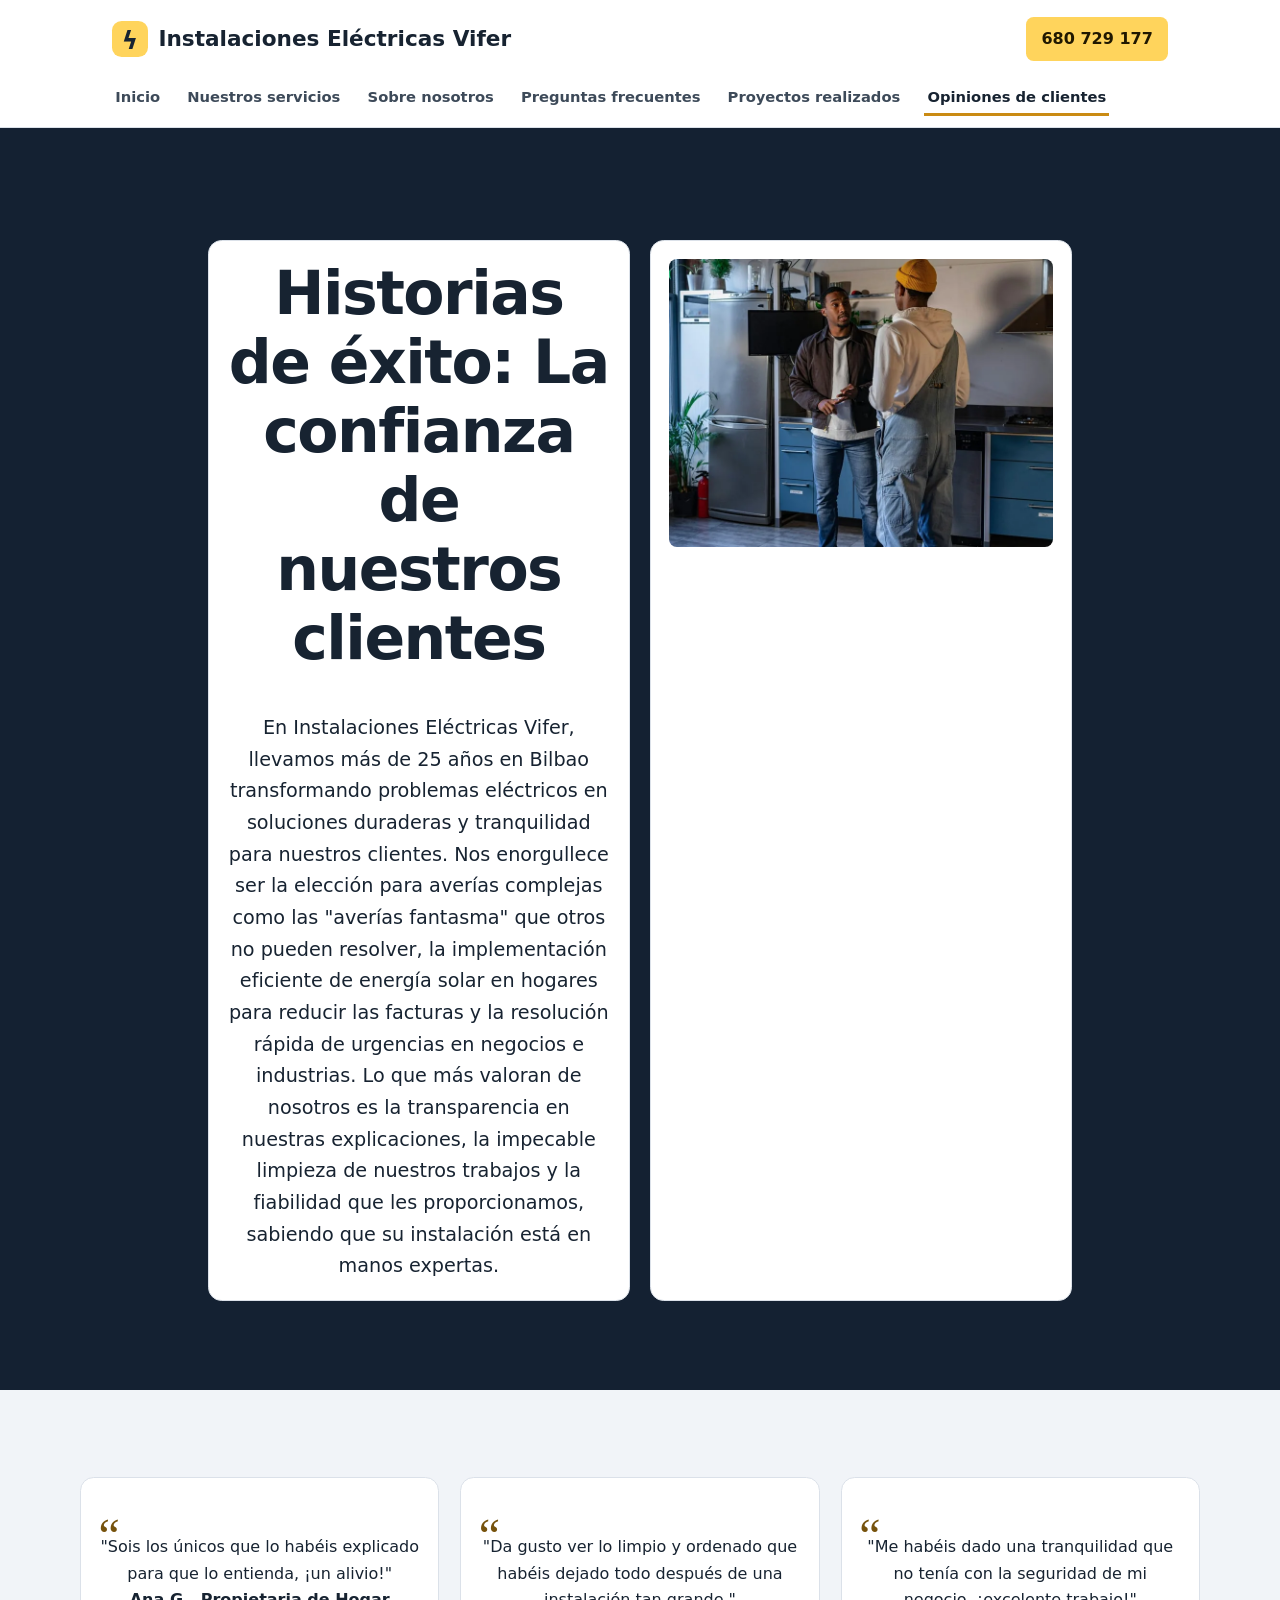
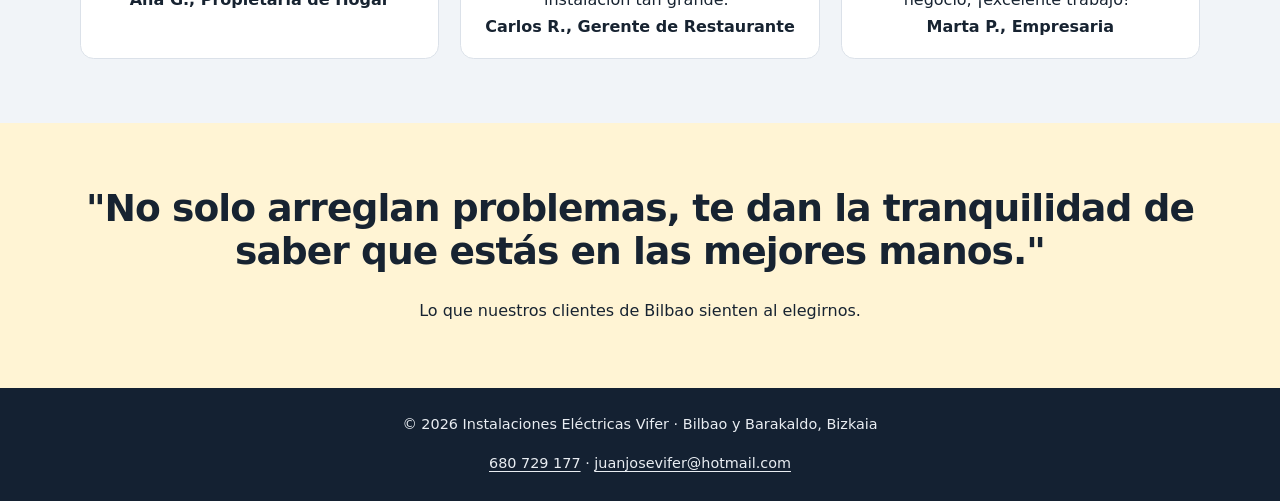
==== opiniones-de-clientes/index.html @ 731bfe24 "Recuperar las seis páginas y fotografías de Vifer" ====
<!doctype html>
<html lang="es">
<head>
  <meta charset="utf-8">
  <meta name="viewport" content="width=device-width, initial-scale=1">
  <title>Opiniones de Clientes | Instalaciones eléctricas Vifer</title>
  <meta name="description" content="Lee las opiniones sobre los trabajos de reparación, instalación y mantenimiento de Instalaciones Eléctricas Vifer.">
  <link rel="canonical" href="https://www.instalacioneselectricasvifer.es/opiniones-de-clientes/">
  <meta property="og:type" content="website">
  <meta property="og:locale" content="es_ES">
  <meta property="og:title" content="Opiniones de Clientes | Instalaciones eléctricas Vifer">
  <meta property="og:description" content="Lee las opiniones sobre los trabajos de reparación, instalación y mantenimiento de Instalaciones Eléctricas Vifer.">
  <meta property="og:url" content="https://www.instalacioneselectricasvifer.es/opiniones-de-clientes/">
  <meta property="og:image" content="https://www.instalacioneselectricasvifer.es/assets/compartir-opiniones-de-clientes.webp">
  <link rel="icon" type="image/svg+xml" href="../assets/icon.svg">
  <link rel="stylesheet" href="../assets/vifer.css">
  <script type="application/ld+json">{"@context": "https://schema.org", "@type": "Electrician", "@id": "https://www.instalacioneselectricasvifer.es/#vifer", "name": "Instalaciones Eléctricas Vifer", "url": "https://www.instalacioneselectricasvifer.es/", "telephone": "+34680729177", "areaServed": ["Bilbao", "Barakaldo"]}</script>
</head>
<body>
  <a class="skip" href="#contenido">Ir al contenido principal</a>
  <header class="site-header">
    <div class="top">
      <a class="brand" href="../"><span class="brand-icon" aria-hidden="true">ϟ</span><span>Instalaciones Eléctricas Vifer</span></a>
      <a class="button header-phone" href="tel:+34680729177">680 729 177</a>
    </div>
    <nav class="nav" aria-label="Menú principal">
      <a href="../">Inicio</a>
      <a href="../nuestros-servicios/">Nuestros servicios</a>
      <a href="../sobre-nosotros/">Sobre nosotros</a>
      <a href="../preguntas-frecuentes/">Preguntas frecuentes</a>
      <a href="../proyectos-realizados/">Proyectos realizados</a>
      <a href="../opiniones-de-clientes/" aria-current="page">Opiniones de clientes</a>
    </nav>
  </header>
  <main id="contenido">
<section id="jw-element-639984050" class="panel hero">
    <div class="panel-content"><div>
                    <div id="jw-element-639984051" class="columns">
    <div id="jw-element-639984052" class="column">
    <div id="jw-element-639984053">
    <div>
            <h1>Historias de éxito: La confianza de nuestros clientes</h1>    </div>
</div><div id="jw-element-639984054">
    <div>
            <p>En Instalaciones Eléctricas Vifer, llevamos más de 25 años en Bilbao transformando problemas eléctricos en soluciones duraderas y tranquilidad para nuestros clientes. Nos enorgullece ser la elección para averías complejas como las "averías fantasma" que otros no pueden resolver, la implementación eficiente de energía solar en hogares para reducir las facturas y la resolución rápida de urgencias en negocios e industrias. Lo que más valoran de nosotros es la transparencia en nuestras explicaciones, la impecable limpieza de nuestros trabajos y la fiabilidad que les proporcionamos, sabiendo que su instalación está en manos expertas.</p>    </div>
</div></div><div id="jw-element-639984055" class="column">
    <div id="jw-element-639984056">
    <div>
                            <picture>
                                            <img src="../assets/7327214.webp" width="800" height="600" alt="" loading="lazy" decoding="async">                    </picture>
            </div>
</div></div></div></div></div></section>
<section id="jw-element-639984057" class="shaded panel">
    <div class="panel-content"><div><div id="jw-element-639984058" class="columns">
    <div id="jw-element-639984059" class="column">
    <div id="jw-element-639984060">
    <div id="jw-element-639984061">
    <div class="quote-mark">
                            <picture>
                            <div>
                    <div></div>
                </div>
                    </picture>
            </div>
</div><div id="jw-element-639984062">
    <div>
            <p class="center">"Sois los únicos que lo habéis explicado para que lo entienda, ¡un alivio!"</p>    </div>
</div><div id="jw-element-639984063">
    <div>
            <p class="center"><strong>Ana G., Propietaria de Hogar</strong></p>    </div>
</div></div></div><div id="jw-element-639984064" class="column">
    <div id="jw-element-639984065">
    <div id="jw-element-639984066">
    <div class="quote-mark">
                            <picture>
                            <div>
                    <div></div>
                </div>
                    </picture>
            </div>
</div><div id="jw-element-639984067">
    <div>
            <p class="center">"Da gusto ver lo limpio y ordenado que habéis dejado todo después de una instalación tan grande."</p>    </div>
</div><div id="jw-element-639984068">
    <div>
            <p class="center"><strong>Carlos R., Gerente de Restaurante</strong></p>    </div>
</div></div></div><div id="jw-element-639984069" class="column">
    <div id="jw-element-639984070">
    <div id="jw-element-639984071">
    <div class="quote-mark">
                            <picture>
                            <div>
                    <div></div>
                </div>
                    </picture>
            </div>
</div><div id="jw-element-639984073">
    <div>
            <p class="center">"Me habéis dado una tranquilidad que no tenía con la seguridad de mi negocio, ¡excelente trabajo!"</p>    </div>
</div><div id="jw-element-639984074">
    <div>
            <p class="center"><strong>Marta P., Empresaria</strong></p>    </div>
</div></div></div></div></div></div></section>
<section id="jw-element-639984075" class="accent panel">
    <div class="panel-content"><div><div id="jw-element-639984076">
    <div>
            <h2 class="center">"No solo arreglan problemas, te dan la tranquilidad de saber que estás en las mejores manos."</h2>    </div>
</div><div id="jw-element-639984077">
    <div>
            <p class="center">Lo que nuestros clientes de Bilbao sienten al elegirnos.</p>    </div>
</div></div></div></section>
  </main>
  <footer class="site-footer">
    <p>© 2026 Instalaciones Eléctricas Vifer · Bilbao y Barakaldo, Bizkaia</p>
    <p><a href="tel:+34680729177">680 729 177</a> · <a href="mailto:juanjosevifer@hotmail.com">juanjosevifer@hotmail.com</a></p>
  </footer>
</body>
</html>
---- assets/vifer.css ----
:root {
  color-scheme: light;
  --ink: #172331;
  --muted: #3d4a59;
  --night: #142132;
  --paper: #fff;
  --wash: #f1f4f8;
  --yellow: #ffd45c;
  --edge: #dbe1e9;
  --width: 70rem;
  font-family: system-ui, -apple-system, "Segoe UI", sans-serif;
  color: var(--ink);
  background: var(--paper);
}
* { box-sizing: border-box; }
body { margin: 0; line-height: 1.65; }
a { color: #234d80; text-underline-offset: .2em; }
a:focus-visible { outline: 3px solid #2769ae; outline-offset: 4px; }
img { display: block; width: 100%; height: auto; }
p, ul, ol { margin: 0 0 1em; }
p:last-child { margin-bottom: 0; }
h1, h2, h3 { line-height: 1.15; letter-spacing: -.025em; margin: 0 0 .65em; }
h1 { font-size: clamp(2.15rem, 5.6vw, 3.75rem); }
h2 { font-size: clamp(1.6rem, 3.55vw, 2.35rem); }
h3 { font-size: 1.3rem; }
.skip { position: absolute; top: -5rem; left: 1rem; background: white; padding: .75rem; z-index: 3; }
.skip:focus { top: .5rem; }
.top, .nav { max-width: var(--width); margin: auto; padding-inline: clamp(1rem, 4vw, 2rem); }
.site-header { background: var(--paper); border-bottom: 1px solid var(--edge); }
.top { display: flex; justify-content: space-between; align-items: center; gap: 1rem; padding-block: 1.05rem; }
.brand { color: var(--ink); text-decoration: none; font-size: clamp(1rem, 2vw, 1.35rem); font-weight: 800; display: flex; align-items: center; gap: .65rem; }
.brand-icon { background: var(--yellow); border-radius: .6rem; width: 2.25rem; height: 2.25rem; display: grid; place-items: center; font-weight: 900; font-size: 1.55rem; flex: none; }
.nav { display: flex; flex-wrap: wrap; gap: .2rem clamp(.35rem, 1.7vw, 1.3rem); padding-bottom: .65rem; }
.nav a { color: var(--muted); font-size: .92rem; font-weight: 650; padding: .45rem .2rem; text-decoration: none; }
.nav a:hover, .nav a[aria-current] { color: var(--ink); box-shadow: inset 0 -3px #ca8b13; }
.panel { padding: clamp(2.2rem, 5vw, 4.4rem) clamp(1rem, 4vw, 2rem); }
.panel > .panel-content { max-width: var(--width); margin: auto; min-width: 0; }
.panel-content > div > div + div { margin-top: .75rem; }
.panel.shaded { background: var(--wash); }
.panel.hero, .panel.dark { background: var(--night); color: #fff; }
.panel.hero { padding-block: clamp(2.9rem, 7vw, 6rem); }
.panel.hero p { max-width: 59ch; margin-inline: auto; font-size: clamp(1rem, 2vw, 1.2rem); }
.panel.hero > .panel-content { text-align: center; max-width: 54rem; }
.panel.accent:not(.hero) { background: #fff4d4; }
.panel.narrow > .panel-content { max-width: 52rem; }
.panel.split { display: grid; grid-template-columns: minmax(0, 1fr) minmax(0, 1.15fr); gap: clamp(1.4rem, 4vw, 3.7rem); align-items: center; max-width: calc(var(--width) + 4rem); margin-inline: auto; }
.panel.split.image-right > .panel-media { order: 2; }
.panel-media img { aspect-ratio: 4 / 3; object-fit: cover; border-radius: .85rem; }
.columns { display: flex; flex-wrap: wrap; gap: 1.3rem; margin-top: 1.45rem; }
.column { flex: 1 1 14.5rem; min-width: 0; border: 1px solid var(--edge); border-radius: .85rem; padding: 1.1rem; background: var(--paper); color: var(--ink); }
.column > div + div { margin-top: .85rem; }
.column img { aspect-ratio: 4 / 3; object-fit: cover; border-radius: .5rem; }
.quote-mark::before { content: "“"; display: block; height: .8em; font-size: 3rem; color: #76520c; font-family: Georgia, serif; }
.button { display: inline-flex; justify-content: center; align-items: center; padding: .6rem .95rem; min-height: 2.75rem; border-radius: .48rem; background: var(--yellow); color: #201800; font-weight: 750; text-decoration: none; line-height: 1.35; }
.button:hover { background: #ffcb3f; }
.button.secondary { background: var(--paper); border: 1px solid var(--edge); color: var(--ink); }
.header-phone { white-space: nowrap; }
.center { text-align: center; }
.contact-actions { display: flex; flex-wrap: wrap; gap: .5rem; margin-top: 1rem; }
.site-footer { text-align: center; background: var(--night); color: #e9edf2; padding: 1.6rem 1rem; font-size: .9rem; }
.site-footer a, .hero a:not(.button), .dark a:not(.button) { color: inherit; }
@media (max-width: 42rem) {
  .panel.split { grid-template-columns: 1fr; }
  .panel.split.image-right > .panel-media { order: 0; }
  .top { align-items: flex-start; }
  .header-phone { padding-inline: .55rem; font-size: .81rem; }
  .nav a { font-size: .84rem; }
}
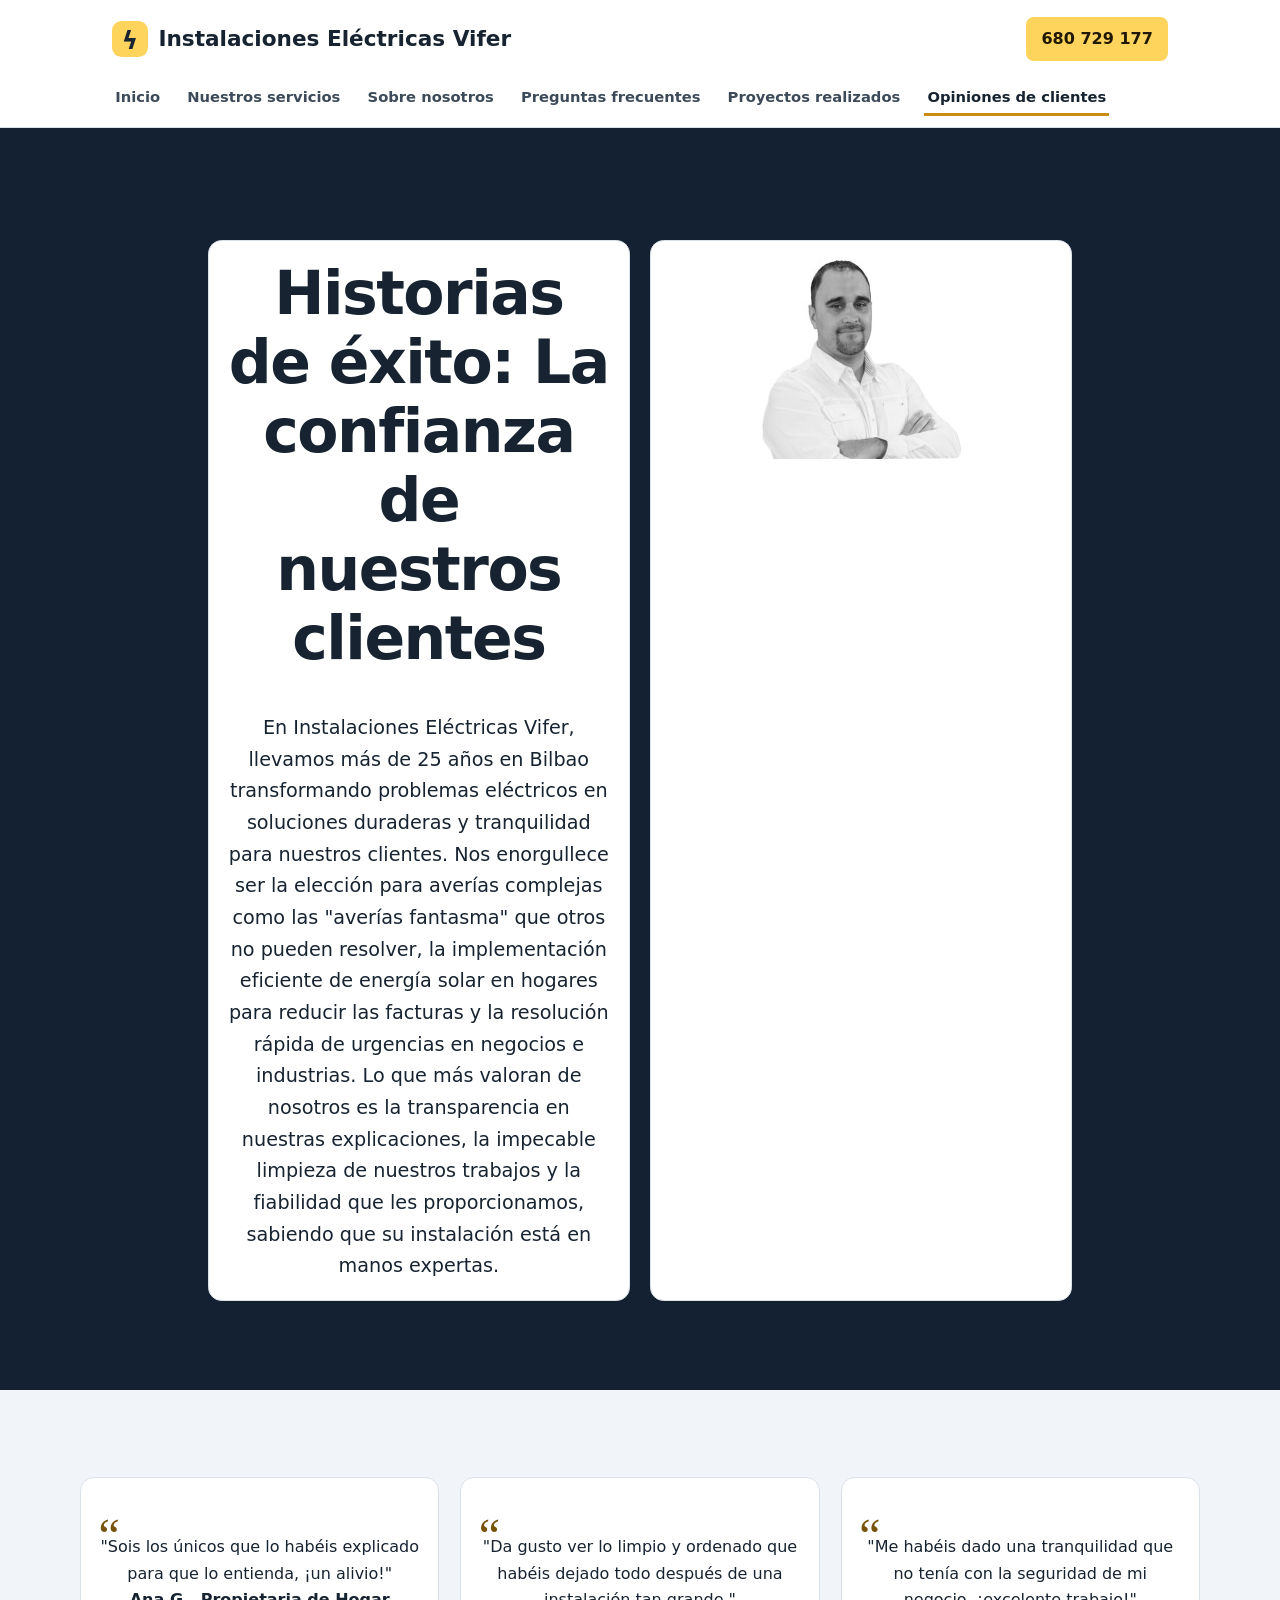
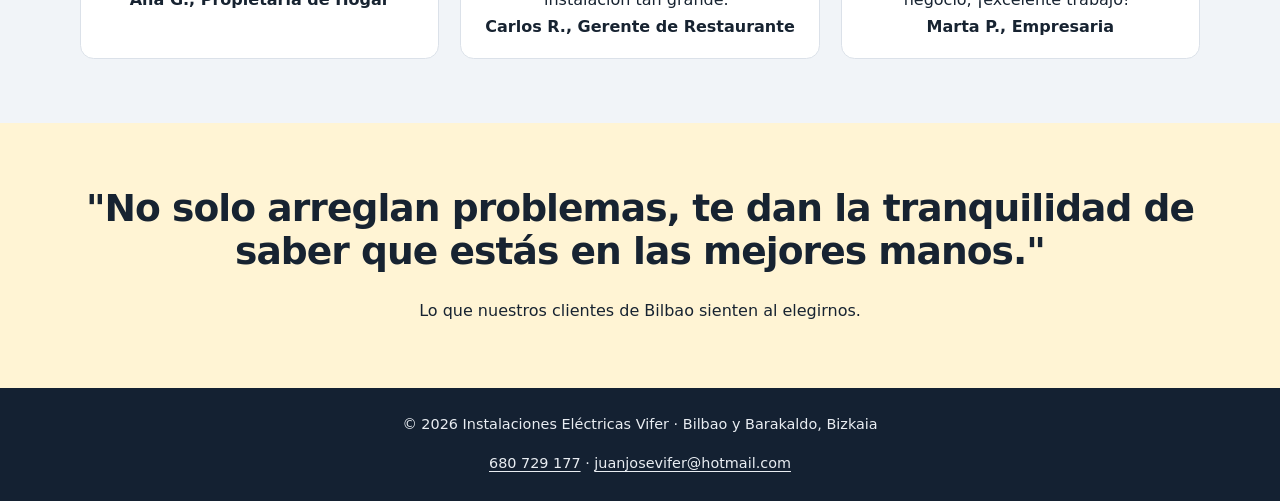
==== commit 73ae7eba: "Mostrar el retrato de Juanjo en Inicio y Opiniones" ====
--- a/opiniones-de-clientes/index.html
+++ b/opiniones-de-clientes/index.html
@@ -13,7 +13,7 @@
   <meta property="og:url" content="https://www.instalacioneselectricasvifer.es/opiniones-de-clientes/">
   <meta property="og:image" content="https://www.instalacioneselectricasvifer.es/assets/compartir-opiniones-de-clientes.webp">
   <link rel="icon" type="image/svg+xml" href="../assets/icon.svg">
-  <link rel="stylesheet" href="../assets/vifer.css">
+  <link rel="stylesheet" href="../assets/vifer.css?v=2">
   <script type="application/ld+json">{"@context": "https://schema.org", "@type": "Electrician", "@id": "https://www.instalacioneselectricasvifer.es/#vifer", "name": "Instalaciones Eléctricas Vifer", "url": "https://www.instalacioneselectricasvifer.es/", "telephone": "+34680729177", "areaServed": ["Bilbao", "Barakaldo"]}</script>
 </head>
 <body>
@@ -47,7 +47,7 @@
     <div id="jw-element-639984056">
     <div>
                             <picture>
-                                            <img src="../assets/7327214.webp" width="800" height="600" alt="" loading="lazy" decoding="async">                    </picture>
+                                            <img class="portrait review-portrait" src="../assets/juanjo-vicente.png" width="200" height="200" alt="Juanjo Vicente, electricista de Instalaciones Eléctricas Vifer" decoding="async">                    </picture>
             </div>
 </div></div></div></div></div></section>
 <section id="jw-element-639984057" class="shaded panel">
--- a/assets/vifer.css
+++ b/assets/vifer.css
@@ -66,3 +66,17 @@
   .header-phone { padding-inline: .55rem; font-size: .81rem; }
   .nav a { font-size: .84rem; }
 }
+
+.portrait { width: min(100%, 200px); height: auto; border-radius: .75rem; }
+.portrait-hero {
+  display: grid;
+  grid-template-columns: minmax(0, 42rem) auto;
+  justify-content: center;
+  align-items: center;
+  gap: clamp(1.2rem, 4vw, 3rem);
+}
+.hero-portrait { justify-self: center; }
+.column img.review-portrait { aspect-ratio: 1; margin: auto; object-fit: contain; }
+@media (max-width: 42rem) {
+  .portrait-hero { grid-template-columns: minmax(0, 1fr); }
+}
